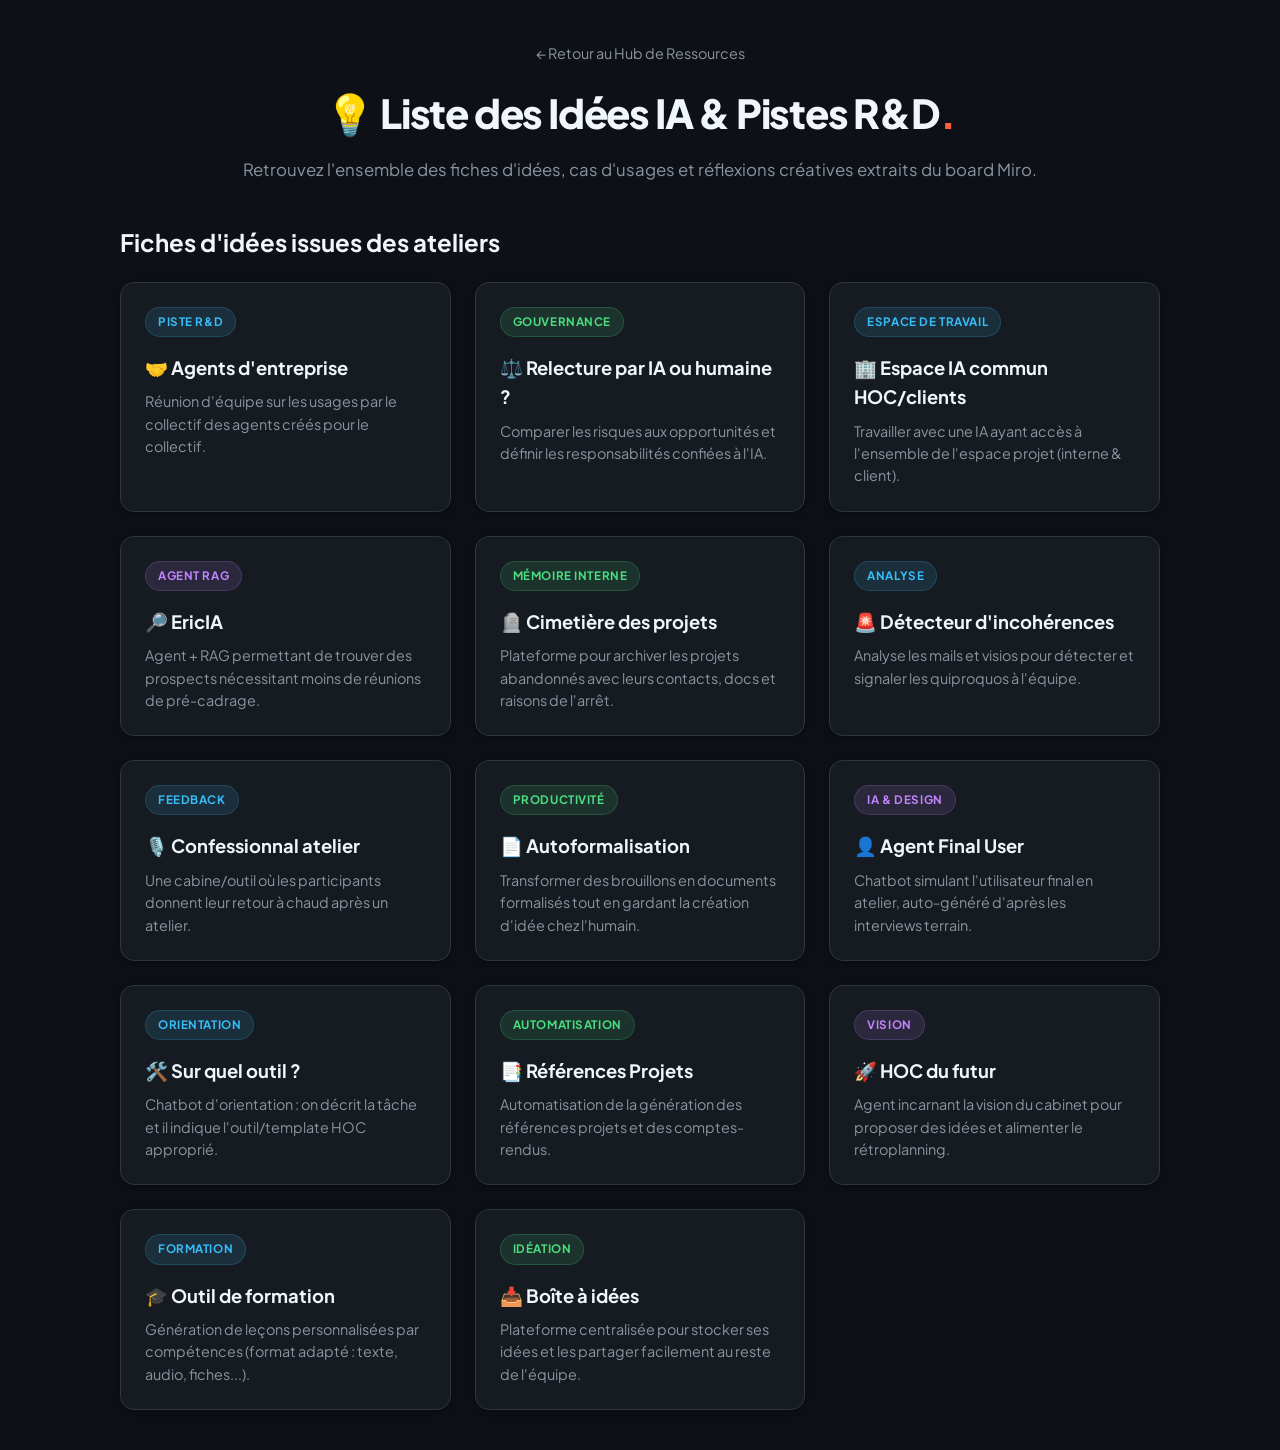
==== documents/liste-idees-ia/index.html @ 31370b68 "Create index.html for Ideas IA and R&D page Added HTML structure and content for the Ideas IA and R&" ====
<!DOCTYPE html>
<html lang="fr">
<head>
  <meta charset="UTF-8">
  <meta name="viewport" content="width=device-width, initial-scale=1.0">
  <title>Liste des Idées IA & Pistes R&D</title>
  <!-- Lien vers le CSS principal à la racine -->
  <link rel="stylesheet" href="../../css/main.css">
</head>
<body>

  <div class="container">
    
    <!-- En-tête de la page -->
    <header class="header">
      <div style="margin-bottom: 15px;">
        <a href="../../index.html" style="color: #8b949e; text-decoration: none; font-size: 0.9rem;">← Retour au Hub de Ressources</a>
      </div>
      <h1>💡 Liste des Idées IA & Pistes R&D</h1>
      <p>Retrouvez l'ensemble des fiches d'idées, cas d'usages et réflexions créatives extraits du board Miro.</p>
    </header>

    <main>
      <section class="section">
        <h2 class="section-title">Fiches d'idées issues des ateliers</h2>
        
        <div class="grid">

          <div class="card">
            <div class="card-body">
              <div class="card-header"><span class="badge badge-outils">Piste R&D</span></div>
              <h3>🤝 Agents d'entreprise</h3>
              <p>Réunion d'équipe sur les usages par le collectif des agents créés pour le collectif.</p>
            </div>
          </div>

          <div class="card">
            <div class="card-body">
              <div class="card-header"><span class="badge badge-documents">Gouvernance</span></div>
              <h3>⚖️ Relecture par IA ou humaine ?</h3>
              <p>Comparer les risques aux opportunités et définir les responsabilités confiées à l'IA.</p>
            </div>
          </div>

          <div class="card">
            <div class="card-body">
              <div class="card-header"><span class="badge badge-outils">Espace de travail</span></div>
              <h3>🏢 Espace IA commun HOC/clients</h3>
              <p>Travailler avec une IA ayant accès à l'ensemble de l'espace projet (interne & client).</p>
            </div>
          </div>

          <div class="card">
            <div class="card-body">
              <div class="card-header"><span class="badge badge-presentations">Agent RAG</span></div>
              <h3>🔎 EricIA</h3>
              <p>Agent + RAG permettant de trouver des prospects nécessitant moins de réunions de pré-cadrage.</p>
            </div>
          </div>

          <div class="card">
            <div class="card-body">
              <div class="card-header"><span class="badge badge-documents">Mémoire interne</span></div>
              <h3>🪦 Cimetière des projets</h3>
              <p>Plateforme pour archiver les projets abandonnés avec leurs contacts, docs et raisons de l'arrêt.</p>
            </div>
          </div>

          <div class="card">
            <div class="card-body">
              <div class="card-header"><span class="badge badge-outils">Analyse</span></div>
              <h3>🚨 Détecteur d'incohérences</h3>
              <p>Analyse les mails et visios pour détecter et signaler les quiproquos à l'équipe.</p>
            </div>
          </div>

          <div class="card">
            <div class="card-body">
              <div class="card-header"><span class="badge badge-outils">Feedback</span></div>
              <h3>🎙️ Confessionnal atelier</h3>
              <p>Une cabine/outil où les participants donnent leur retour à chaud après un atelier.</p>
            </div>
          </div>

          <div class="card">
            <div class="card-body">
              <div class="card-header"><span class="badge badge-documents">Productivité</span></div>
              <h3>📄 Autoformalisation</h3>
              <p>Transformer des brouillons en documents formalisés tout en gardant la création d'idée chez l'humain.</p>
            </div>
          </div>

          <div class="card">
            <div class="card-body">
              <div class="card-header"><span class="badge badge-presentations">IA & Design</span></div>
              <h3>👤 Agent Final User</h3>
              <p>Chatbot simulant l'utilisateur final en atelier, auto-généré d'après les interviews terrain.</p>
            </div>
          </div>

          <div class="card">
            <div class="card-body">
              <div class="card-header"><span class="badge badge-outils">Orientation</span></div>
              <h3>🛠️ Sur quel outil ?</h3>
              <p>Chatbot d'orientation : on décrit la tâche et il indique l'outil/template HOC approprié.</p>
            </div>
          </div>

          <div class="card">
            <div class="card-body">
              <div class="card-header"><span class="badge badge-documents">Automatisation</span></div>
              <h3>📑 Références Projets</h3>
              <p>Automatisation de la génération des références projets et des comptes-rendus.</p>
            </div>
          </div>

          <div class="card">
            <div class="card-body">
              <div class="card-header"><span class="badge badge-presentations">Vision</span></div>
              <h3>🚀 HOC du futur</h3>
              <p>Agent incarnant la vision du cabinet pour proposer des idées et alimenter le rétroplanning.</p>
            </div>
          </div>

          <div class="card">
            <div class="card-body">
              <div class="card-header"><span class="badge badge-outils">Formation</span></div>
              <h3>🎓 Outil de formation</h3>
              <p>Génération de leçons personnalisées par compétences (format adapté : texte, audio, fiches...).</p>
            </div>
          </div>

          <div class="card">
            <div class="card-body">
              <div class="card-header"><span class="badge badge-documents">Idéation</span></div>
              <h3>📥 Boîte à idées</h3>
              <p>Plateforme centralisée pour stocker ses idées et les partager facilement au reste de l'équipe.</p>
            </div>
          </div>

        </div>
      </section>
    </main>

  </div>

</body>
</html>
---- css/main.css ----
/* ==========================================================================
   CHARTE GRAPHIQUE — HOUSE OF CODESIGN (HOC)
   ========================================================================== */

@import url('https://fonts.googleapis.com/css2?family=Plus+Jakarta+Sans:wght@400;500;600;700;800&display=swap');

:root {
  /* Arrière-plan sombre & Surfaces HOC */
  --bg-color: #0d1117;          /* Fond sombre signature */
  --card-bg: #161b22;         /* Cartes anthracite */
  --card-bg-hover: #1c2128;   /* Survol carte */
  --border-color: #30363d;     /* Bordures fines sombres */

  /* Typographies & Couleurs de texte */
  --text-primary: #f0f6fc;    /* Blanc/Gris clair pour les titres */
  --text-secondary: #8b949e;  /* Textes explicatifs */
  --text-muted: #6e7681;      /* Textes secondaires */

  /* Couleurs d'Accentuation HOC (Orange / Corail Vif & Bleu Tech) */
  --primary: #ff5e3a;         /* Orange Vif / Accent HOC */
  --primary-hover: #ff785a;   /* Orange légèrement plus lumineux */
  --primary-light: rgba(255, 94, 58, 0.12); /* Halo orange translucide */

  /* Badges Catégories */
  --badge-outils: #38bdf8;
  --badge-outils-bg: rgba(56, 189, 248, 0.12);
  
  --badge-pres: #c084fc;
  --badge-pres-bg: rgba(192, 132, 252, 0.12);
  
  --badge-docs: #4ade80;
  --badge-docs-bg: rgba(74, 222, 128, 0.12);

  /* Effets & Rayons */
  --radius-lg: 14px;
  --radius-pill: 9999px;
  
  --shadow-sm: 0 2px 8px rgba(0, 0, 0, 0.4);
  --shadow-hover: 0 12px 30px rgba(0, 0, 0, 0.6), 0 0 20px rgba(255, 94, 58, 0.15);
  --transition: all 0.25s cubic-bezier(0.16, 1, 0.3, 1);
}

/* Réinitialisation de base */
*, *::before, *::after {
  box-sizing: border-box;
}

body {
  font-family: 'Plus Jakarta Sans', -apple-system, BlinkMacSystemFont, "Segoe UI", Roboto, sans-serif;
  background-color: var(--bg-color);
  color: var(--text-primary);
  margin: 0;
  padding: 2.5rem 1.5rem;
  line-height: 1.6;
  -webkit-font-smoothing: antialiased;
}

.container {
  max-width: 1040px;
  margin: 0 auto;
}

/* ==========================================================================
   Header / En-tête
   ========================================================================== */
header {
  margin-bottom: 2.5rem;
  text-align: center;
}

header .logo-badge {
  display: inline-block;
  background: var(--primary-light);
  color: var(--primary);
  border: 1px solid rgba(255, 94, 58, 0.25);
  font-weight: 700;
  font-size: 0.8rem;
  padding: 0.35rem 1rem;
  border-radius: var(--radius-pill);
  margin-bottom: 1rem;
  text-transform: uppercase;
  letter-spacing: 0.06em;
}

header h1 {
  font-size: 2.5rem;
  font-weight: 800;
  margin: 0 0 0.75rem 0;
  color: var(--text-primary);
  letter-spacing: -0.03em;
}

/* Point orange signature HOC à la fin des grands titres si souhaité */
header h1::after {
  content: '.';
  color: var(--primary);
}

header p {
  color: var(--text-secondary);
  font-size: 1.05rem;
  margin: 0;
}

/* ==========================================================================
   Recherche & Barre de filtres (Onglets)
   ========================================================================== */
.controls-bar {
  display: flex;
  flex-direction: column;
  gap: 1.25rem;
  margin-bottom: 2.5rem;
  align-items: center;
}

.search-box {
  width: 100%;
  max-width: 480px;
  position: relative;
}

.search-box input {
  width: 100%;
  padding: 0.85rem 1rem 0.85rem 2.85rem;
  border: 1px solid var(--border-color);
  border-radius: var(--radius-pill);
  font-size: 0.95rem;
  background-color: var(--card-bg);
  color: var(--text-primary);
  box-shadow: var(--shadow-sm);
  outline: none;
  transition: var(--transition);
}

.search-box input::placeholder {
  color: var(--text-muted);
}

.search-box input:focus {
  border-color: var(--primary);
  box-shadow: 0 0 0 3px var(--primary-light);
}

.search-box svg {
  position: absolute;
  left: 1.1rem;
  top: 50%;
  transform: translateY(-50%);
  color: var(--text-muted);
  width: 18px;
  height: 18px;
}

/* Barre d'onglets (Tabs & View Switcher) */
.tabs, .view-switcher {
  display: inline-flex;
  background: #161b22;
  padding: 0.35rem;
  border-radius: var(--radius-pill);
  border: 1px solid var(--border-color);
  gap: 0.3rem;
  justify-content: center;
}

.tab-btn, .switch-btn {
  border: none;
  background: transparent;
  padding: 0.6rem 1.4rem;
  font-family: inherit;
  font-size: 0.9rem;
  font-weight: 600;
  color: var(--text-secondary);
  border-radius: var(--radius-pill);
  cursor: pointer;
  transition: var(--transition);
}

.tab-btn:hover, .switch-btn:hover {
  color: var(--text-primary);
}

.tab-btn.active, .switch-btn.active {
  background: var(--primary);
  color: #ffffff;
  box-shadow: 0 2px 10px rgba(255, 94, 58, 0.3);
}

/* ==========================================================================
   Grille de cartes
   ========================================================================== */
.grid {
  display: grid;
  grid-template-columns: repeat(auto-fill, minmax(300px, 1fr));
  gap: 1.5rem;
}

/* Carte individuelle */
.card {
  background: var(--card-bg);
  border: 1px solid var(--border-color);
  border-radius: var(--radius-lg);
  padding: 1.5rem;
  text-decoration: none;
  color: inherit;
  box-shadow: var(--shadow-sm);
  display: flex;
  flex-direction: column;
  justify-content: space-between;
  transition: var(--transition);
  position: relative;
  overflow: hidden;
}

.card:hover {
  transform: translateY(-4px);
  background-color: var(--card-bg-hover);
  box-shadow: var(--shadow-hover);
  border-color: rgba(255, 94, 58, 0.4);
}

.card-header {
  display: flex;
  align-items: center;
  justify-content: space-between;
  margin-bottom: 1rem;
}

/* Badges par catégorie */
.badge {
  font-size: 0.725rem;
  font-weight: 700;
  padding: 0.3rem 0.75rem;
  border-radius: var(--radius-pill);
  text-transform: uppercase;
  letter-spacing: 0.05em;
}

.badge-outils {
  color: var(--badge-outils);
  background: var(--badge-outils-bg);
  border: 1px solid rgba(56, 189, 248, 0.2);
}

.badge-presentations {
  color: var(--badge-pres);
  background: var(--badge-pres-bg);
  border: 1px solid rgba(192, 132, 252, 0.2);
}

.badge-documents {
  color: var(--badge-docs);
  background: var(--badge-docs-bg);
  border: 1px solid rgba(74, 222, 128, 0.2);
}

.card-body h3 {
  margin: 0 0 0.5rem 0;
  font-size: 1.15rem;
  font-weight: 700;
  color: var(--text-primary);
  transition: var(--transition);
}

.card:hover .card-body h3 {
  color: var(--primary);
}

.card-body p {
  margin: 0;
  font-size: 0.9rem;
  color: var(--text-secondary);
  line-height: 1.55;
}

.card-footer {
  margin-top: 1.5rem;
  padding-top: 0.85rem;
  border-top: 1px solid var(--border-color);
  display: flex;
  align-items: center;
  justify-content: space-between;
  font-size: 0.825rem;
  color: var(--text-muted);
  font-weight: 500;
}

.card-link-text {
  font-weight: 700;
  color: var(--primary);
  display: flex;
  align-items: center;
  gap: 0.25rem;
  transition: var(--transition);
}

.card:hover .card-link-text {
  transform: translateX(4px);
  color: var(--primary-hover);
}

/* État vide / Aucun résultat */
.empty-state {
  text-align: center;
  padding: 3rem 1rem;
  color: var(--text-muted);
  grid-column: 1 / -1;
  display: none;
}
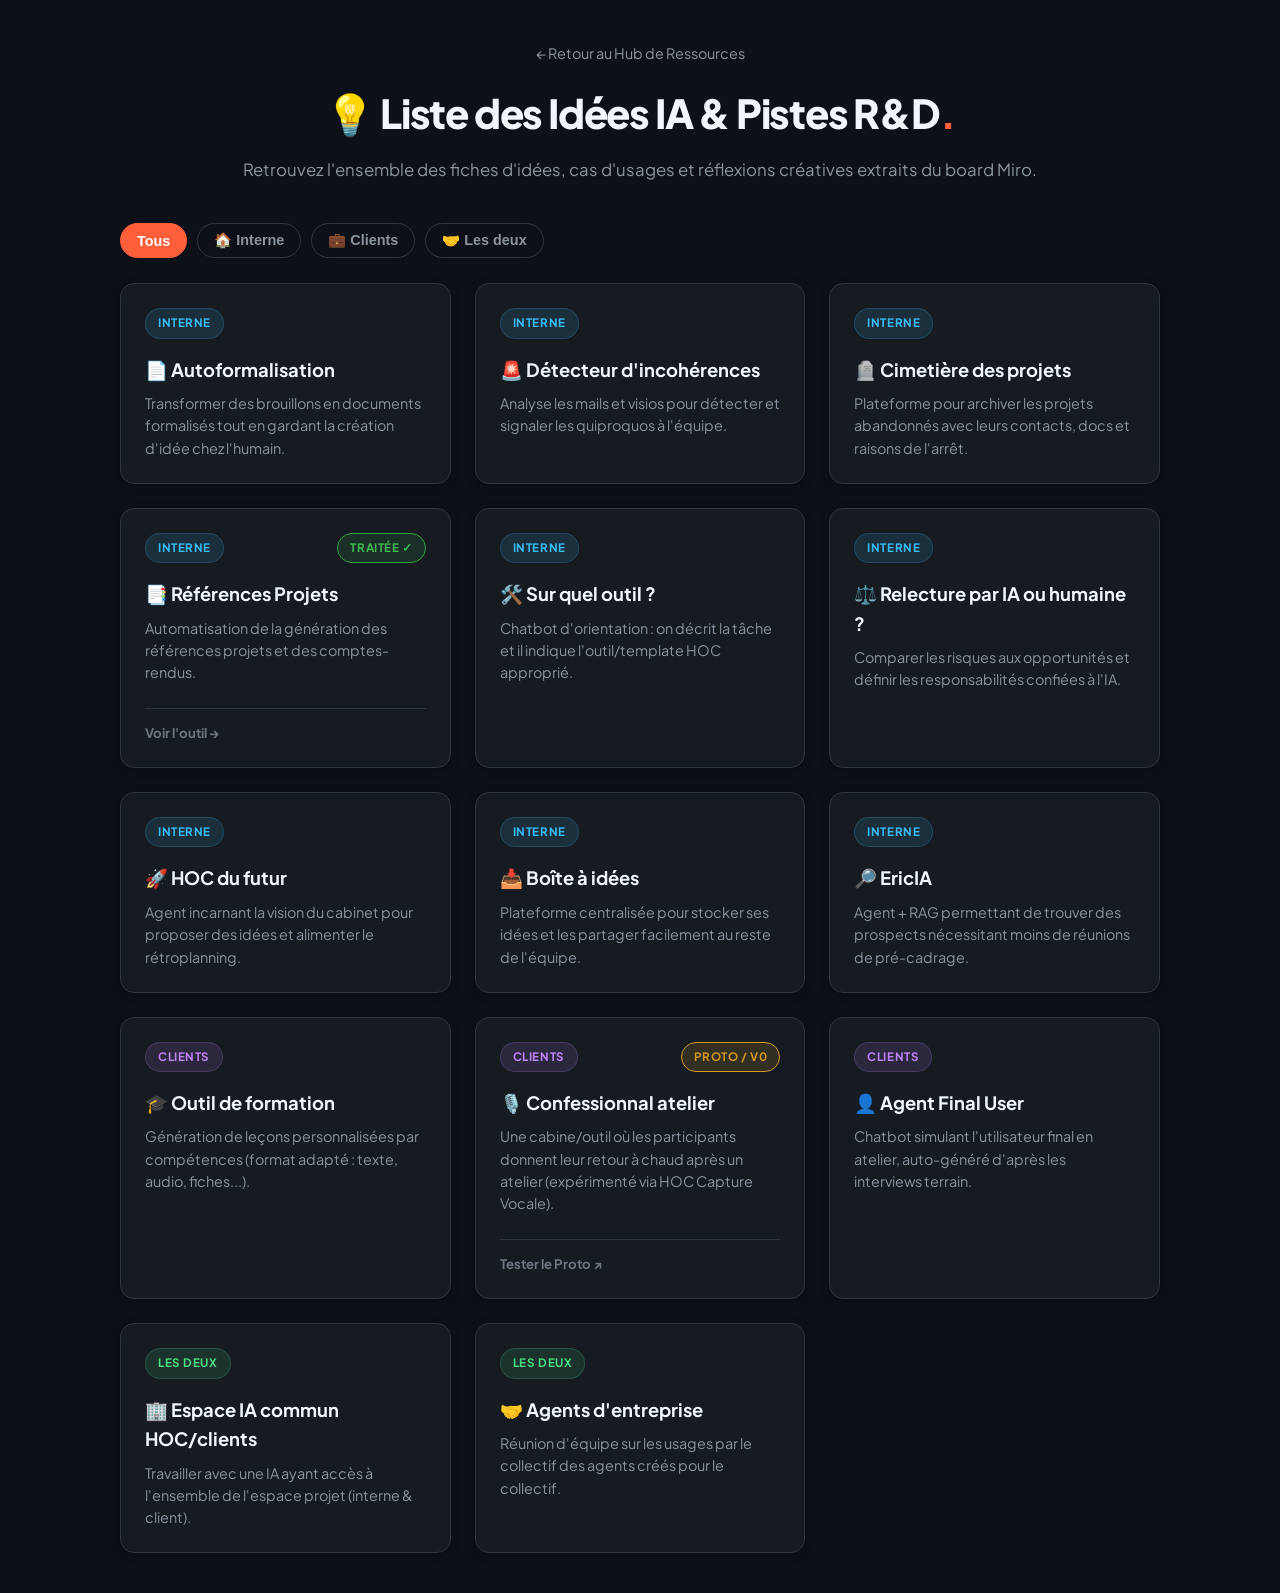
==== commit 60badebe: "Enhance client card with status and prototype link Updated the client card to include a status badge" ====
--- a/documents/liste-idees-ia/index.html
+++ b/documents/liste-idees-ia/index.html
@@ -4,14 +4,58 @@
   <meta charset="UTF-8">
   <meta name="viewport" content="width=device-width, initial-scale=1.0">
   <title>Liste des Idées IA & Pistes R&D</title>
-  <!-- Lien vers le CSS principal à la racine -->
   <link rel="stylesheet" href="../../css/main.css">
+  <style>
+    /* Styles spécifiques pour la barre de filtres */
+    .filter-bar {
+      display: flex;
+      gap: 10px;
+      margin-bottom: 25px;
+      flex-wrap: wrap;
+    }
+
+    .filter-btn {
+      background: transparent;
+      border: 1px solid var(--border-color, #30363d);
+      color: #8b949e;
+      padding: 8px 16px;
+      border-radius: 9999px;
+      font-size: 0.9rem;
+      font-weight: 600;
+      cursor: pointer;
+      transition: all 0.2s ease;
+    }
+
+    .filter-btn:hover {
+      color: #f0f6fc;
+      border-color: #ff5e3a;
+    }
+
+    .filter-btn.active {
+      background-color: #ff5e3a;
+      color: #ffffff;
+      border-color: #ff5e3a;
+    }
+
+    /* Badges de statut */
+    .badge-status-done {
+      background-color: rgba(46, 160, 67, 0.15);
+      color: #3fb950;
+      border: 1px solid #2ea043;
+    }
+
+    .badge-status-proto {
+      background-color: rgba(210, 153, 34, 0.15);
+      color: #d29922;
+      border: 1px solid #d29922;
+    }
+  </style>
 </head>
 <body>
 
   <div class="container">
     
-    <!-- En-tête de la page -->
+    <!-- En-tête -->
     <header class="header">
       <div style="margin-bottom: 15px;">
         <a href="../../index.html" style="color: #8b949e; text-decoration: none; font-size: 0.9rem;">← Retour au Hub de Ressources</a>
@@ -22,119 +66,150 @@
 
     <main>
       <section class="section">
-        <h2 class="section-title">Fiches d'idées issues des ateliers</h2>
         
-        <div class="grid">
-
-          <div class="card">
-            <div class="card-body">
-              <div class="card-header"><span class="badge badge-outils">Piste R&D</span></div>
+        <!-- BARRE DE FILTRES -->
+        <div class="filter-bar">
+          <button class="filter-btn active" onclick="filterCategory(event, 'all')">Tous</button>
+          <button class="filter-btn" onclick="filterCategory(event, 'interne')">🏠 Interne</button>
+          <button class="filter-btn" onclick="filterCategory(event, 'clients')">💼 Clients</button>
+          <button class="filter-btn" onclick="filterCategory(event, 'les-deux')">🤝 Les deux</button>
+        </div>
+
+        <!-- GRILLE DE CARTES -->
+        <div class="grid" id="ideas-grid">
+
+          <!-- ========================================== -->
+          <!-- 1. INTERNE                                 -->
+          <!-- ========================================== -->
+          <div class="card" data-category="interne">
+            <div class="card-body">
+              <div class="card-header"><span class="badge badge-outils">Interne</span></div>
+              <h3>📄 Autoformalisation</h3>
+              <p>Transformer des brouillons en documents formalisés tout en gardant la création d'idée chez l'humain.</p>
+            </div>
+          </div>
+
+          <div class="card" data-category="interne">
+            <div class="card-body">
+              <div class="card-header"><span class="badge badge-outils">Interne</span></div>
+              <h3>🚨 Détecteur d'incohérences</h3>
+              <p>Analyse les mails et visios pour détecter et signaler les quiproquos à l'équipe.</p>
+            </div>
+          </div>
+
+          <div class="card" data-category="interne">
+            <div class="card-body">
+              <div class="card-header"><span class="badge badge-outils">Interne</span></div>
+              <h3>🪦 Cimetière des projets</h3>
+              <p>Plateforme pour archiver les projets abandonnés avec leurs contacts, docs et raisons de l'arrêt.</p>
+            </div>
+          </div>
+
+          <!-- CARTE TRAITÉE -->
+          <div class="card" data-category="interne">
+            <div class="card-body">
+              <div class="card-header">
+                <span class="badge badge-outils">Interne</span>
+                <span class="badge badge-status-done">Traitée ✓</span>
+              </div>
+              <h3>📑 Références Projets</h3>
+              <p>Automatisation de la génération des références projets et des comptes-rendus.</p>
+            </div>
+            <div class="card-footer">
+              <a href="../../outils/scripts/" class="card-link-text" style="color: inherit; text-decoration: none;">Voir l'outil &rarr;</a>
+            </div>
+          </div>
+
+          <div class="card" data-category="interne">
+            <div class="card-body">
+              <div class="card-header"><span class="badge badge-outils">Interne</span></div>
+              <h3>🛠️ Sur quel outil ?</h3>
+              <p>Chatbot d'orientation : on décrit la tâche et il indique l'outil/template HOC approprié.</p>
+            </div>
+          </div>
+
+          <div class="card" data-category="interne">
+            <div class="card-body">
+              <div class="card-header"><span class="badge badge-outils">Interne</span></div>
+              <h3>⚖️ Relecture par IA ou humaine ?</h3>
+              <p>Comparer les risques aux opportunités et définir les responsabilités confiées à l'IA.</p>
+            </div>
+          </div>
+
+          <div class="card" data-category="interne">
+            <div class="card-body">
+              <div class="card-header"><span class="badge badge-outils">Interne</span></div>
+              <h3>🚀 HOC du futur</h3>
+              <p>Agent incarnant la vision du cabinet pour proposer des idées et alimenter le rétroplanning.</p>
+            </div>
+          </div>
+
+          <div class="card" data-category="interne">
+            <div class="card-body">
+              <div class="card-header"><span class="badge badge-outils">Interne</span></div>
+              <h3>📥 Boîte à idées</h3>
+              <p>Plateforme centralisée pour stocker ses idées et les partager facilement au reste de l'équipe.</p>
+            </div>
+          </div>
+
+          <div class="card" data-category="interne">
+            <div class="card-body">
+              <div class="card-header"><span class="badge badge-outils">Interne</span></div>
+              <h3>🔎 EricIA</h3>
+              <p>Agent + RAG permettant de trouver des prospects nécessitant moins de réunions de pré-cadrage.</p>
+            </div>
+          </div>
+
+          <!-- ========================================== -->
+          <!-- 2. CLIENTS                                 -->
+          <!-- ========================================== -->
+          <div class="card" data-category="clients">
+            <div class="card-body">
+              <div class="card-header"><span class="badge badge-presentations">Clients</span></div>
+              <h3>🎓 Outil de formation</h3>
+              <p>Génération de leçons personnalisées par compétences (format adapté : texte, audio, fiches...).</p>
+            </div>
+          </div>
+
+          <!-- CARTE CONFESSIONNAL ATELIER (LINK PROTO HOC CAPTURE) -->
+          <div class="card" data-category="clients">
+            <div class="card-body">
+              <div class="card-header">
+                <span class="badge badge-presentations">Clients</span>
+                <span class="badge badge-status-proto">Proto / V0</span>
+              </div>
+              <h3>🎙️ Confessionnal atelier</h3>
+              <p>Une cabine/outil où les participants donnent leur retour à chaud après un atelier (expérimenté via HOC Capture Vocale).</p>
+            </div>
+            <div class="card-footer">
+              <a href="https://hoc-capture-vocale.vercel.app" target="_blank" rel="noopener noreferrer" class="card-link-text" style="color: inherit; text-decoration: none;">Tester le Proto ↗</a>
+            </div>
+          </div>
+
+          <div class="card" data-category="clients">
+            <div class="card-body">
+              <div class="card-header"><span class="badge badge-presentations">Clients</span></div>
+              <h3>👤 Agent Final User</h3>
+              <p>Chatbot simulant l'utilisateur final en atelier, auto-généré d'après les interviews terrain.</p>
+            </div>
+          </div>
+
+          <!-- ========================================== -->
+          <!-- 3. LES DEUX                                -->
+          <!-- ========================================== -->
+          <div class="card" data-category="les-deux">
+            <div class="card-body">
+              <div class="card-header"><span class="badge badge-documents">Les deux</span></div>
+              <h3>🏢 Espace IA commun HOC/clients</h3>
+              <p>Travailler avec une IA ayant accès à l'ensemble de l'espace projet (interne & client).</p>
+            </div>
+          </div>
+
+          <div class="card" data-category="les-deux">
+            <div class="card-body">
+              <div class="card-header"><span class="badge badge-documents">Les deux</span></div>
               <h3>🤝 Agents d'entreprise</h3>
               <p>Réunion d'équipe sur les usages par le collectif des agents créés pour le collectif.</p>
-            </div>
-          </div>
-
-          <div class="card">
-            <div class="card-body">
-              <div class="card-header"><span class="badge badge-documents">Gouvernance</span></div>
-              <h3>⚖️ Relecture par IA ou humaine ?</h3>
-              <p>Comparer les risques aux opportunités et définir les responsabilités confiées à l'IA.</p>
-            </div>
-          </div>
-
-          <div class="card">
-            <div class="card-body">
-              <div class="card-header"><span class="badge badge-outils">Espace de travail</span></div>
-              <h3>🏢 Espace IA commun HOC/clients</h3>
-              <p>Travailler avec une IA ayant accès à l'ensemble de l'espace projet (interne & client).</p>
-            </div>
-          </div>
-
-          <div class="card">
-            <div class="card-body">
-              <div class="card-header"><span class="badge badge-presentations">Agent RAG</span></div>
-              <h3>🔎 EricIA</h3>
-              <p>Agent + RAG permettant de trouver des prospects nécessitant moins de réunions de pré-cadrage.</p>
-            </div>
-          </div>
-
-          <div class="card">
-            <div class="card-body">
-              <div class="card-header"><span class="badge badge-documents">Mémoire interne</span></div>
-              <h3>🪦 Cimetière des projets</h3>
-              <p>Plateforme pour archiver les projets abandonnés avec leurs contacts, docs et raisons de l'arrêt.</p>
-            </div>
-          </div>
-
-          <div class="card">
-            <div class="card-body">
-              <div class="card-header"><span class="badge badge-outils">Analyse</span></div>
-              <h3>🚨 Détecteur d'incohérences</h3>
-              <p>Analyse les mails et visios pour détecter et signaler les quiproquos à l'équipe.</p>
-            </div>
-          </div>
-
-          <div class="card">
-            <div class="card-body">
-              <div class="card-header"><span class="badge badge-outils">Feedback</span></div>
-              <h3>🎙️ Confessionnal atelier</h3>
-              <p>Une cabine/outil où les participants donnent leur retour à chaud après un atelier.</p>
-            </div>
-          </div>
-
-          <div class="card">
-            <div class="card-body">
-              <div class="card-header"><span class="badge badge-documents">Productivité</span></div>
-              <h3>📄 Autoformalisation</h3>
-              <p>Transformer des brouillons en documents formalisés tout en gardant la création d'idée chez l'humain.</p>
-            </div>
-          </div>
-
-          <div class="card">
-            <div class="card-body">
-              <div class="card-header"><span class="badge badge-presentations">IA & Design</span></div>
-              <h3>👤 Agent Final User</h3>
-              <p>Chatbot simulant l'utilisateur final en atelier, auto-généré d'après les interviews terrain.</p>
-            </div>
-          </div>
-
-          <div class="card">
-            <div class="card-body">
-              <div class="card-header"><span class="badge badge-outils">Orientation</span></div>
-              <h3>🛠️ Sur quel outil ?</h3>
-              <p>Chatbot d'orientation : on décrit la tâche et il indique l'outil/template HOC approprié.</p>
-            </div>
-          </div>
-
-          <div class="card">
-            <div class="card-body">
-              <div class="card-header"><span class="badge badge-documents">Automatisation</span></div>
-              <h3>📑 Références Projets</h3>
-              <p>Automatisation de la génération des références projets et des comptes-rendus.</p>
-            </div>
-          </div>
-
-          <div class="card">
-            <div class="card-body">
-              <div class="card-header"><span class="badge badge-presentations">Vision</span></div>
-              <h3>🚀 HOC du futur</h3>
-              <p>Agent incarnant la vision du cabinet pour proposer des idées et alimenter le rétroplanning.</p>
-            </div>
-          </div>
-
-          <div class="card">
-            <div class="card-body">
-              <div class="card-header"><span class="badge badge-outils">Formation</span></div>
-              <h3>🎓 Outil de formation</h3>
-              <p>Génération de leçons personnalisées par compétences (format adapté : texte, audio, fiches...).</p>
-            </div>
-          </div>
-
-          <div class="card">
-            <div class="card-body">
-              <div class="card-header"><span class="badge badge-documents">Idéation</span></div>
-              <h3>📥 Boîte à idées</h3>
-              <p>Plateforme centralisée pour stocker ses idées et les partager facilement au reste de l'équipe.</p>
             </div>
           </div>
 
@@ -144,5 +219,25 @@
 
   </div>
 
+  <!-- SCRIPT DE FILTRAGE -->
+  <script>
+    function filterCategory(event, category) {
+      // 1. Mettre à jour l'état actif des boutons
+      const buttons = document.querySelectorAll('.filter-btn');
+      buttons.forEach(btn => btn.classList.remove('active'));
+      event.currentTarget.classList.add('active');
+
+      // 2. Filtrer les cartes
+      const cards = document.querySelectorAll('#ideas-grid .card');
+      cards.forEach(card => {
+        if (category === 'all' || card.getAttribute('data-category') === category) {
+          card.style.display = 'flex';
+        } else {
+          card.style.display = 'none';
+        }
+      });
+    }
+  </script>
+
 </body>
 </html>
